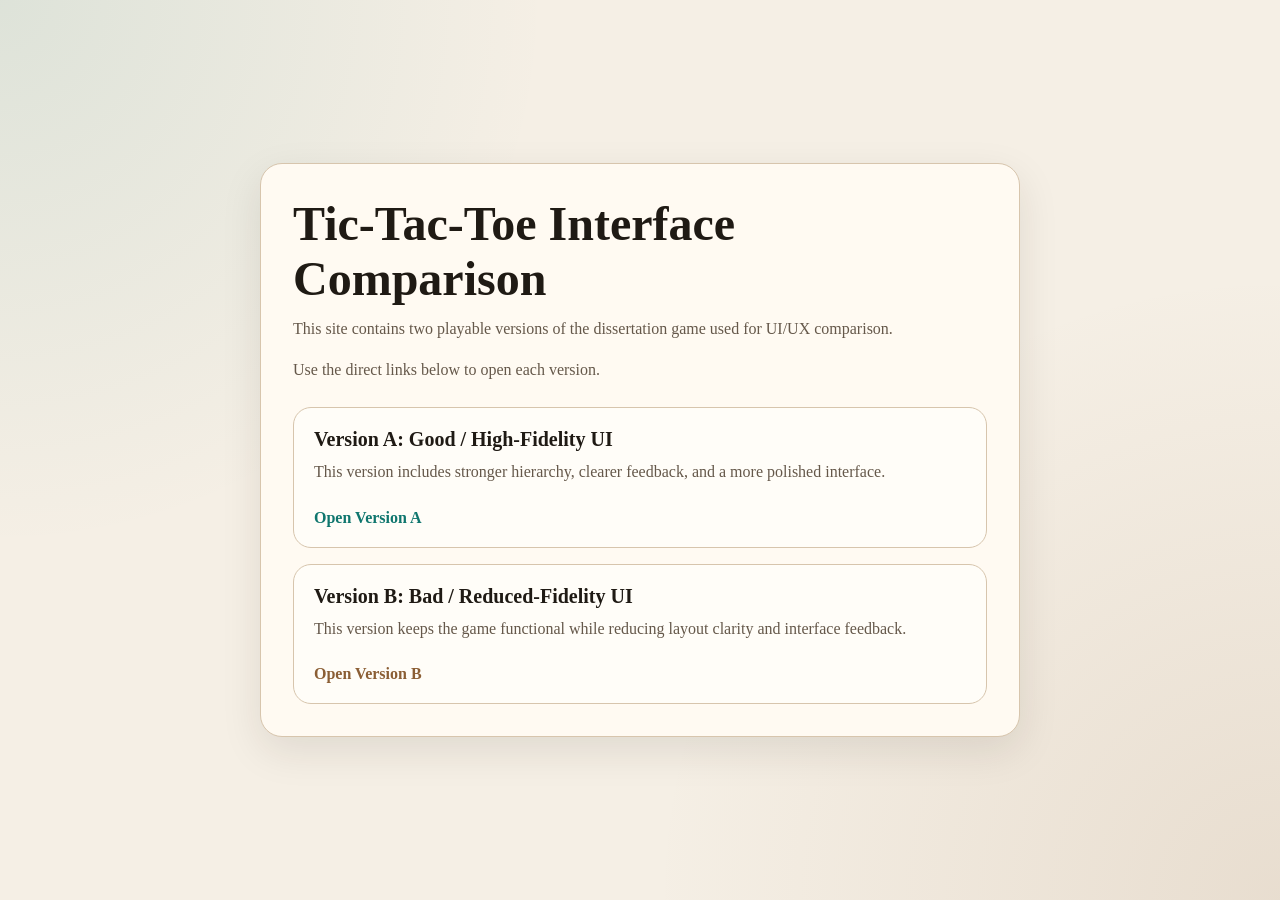
==== index.html @ 99860958 "Initial deployment files for Tic-Tac-Toe study" ====
<!DOCTYPE html>
<html lang="en">
<head>
  <meta charset="UTF-8">
  <meta name="viewport" content="width=device-width, initial-scale=1.0">
  <title>Tic-Tac-Toe Study</title>
  <style>
    :root {
      --bg: #f5efe5;
      --panel: #fffaf2;
      --text: #1f1a14;
      --muted: #65584a;
      --accent-a: #0f766e;
      --accent-b: #8b5e34;
      --border: #d7c5ad;
    }

    * { box-sizing: border-box; }

    body {
      margin: 0;
      min-height: 100vh;
      font-family: Georgia, "Times New Roman", serif;
      color: var(--text);
      background:
        radial-gradient(circle at top left, rgba(15, 118, 110, 0.10), transparent 35%),
        radial-gradient(circle at bottom right, rgba(139, 94, 52, 0.12), transparent 40%),
        var(--bg);
      display: grid;
      place-items: center;
      padding: 24px;
    }

    .wrap {
      width: min(760px, 100%);
      background: var(--panel);
      border: 1px solid var(--border);
      border-radius: 22px;
      padding: 32px;
      box-shadow: 0 14px 40px rgba(40, 32, 24, 0.10);
    }

    h1 {
      margin: 0 0 10px;
      font-size: clamp(2rem, 4vw, 3rem);
    }

    p {
      margin: 0 0 16px;
      line-height: 1.6;
      color: var(--muted);
    }

    .links {
      display: grid;
      gap: 16px;
      margin-top: 24px;
    }

    .card {
      border: 1px solid var(--border);
      border-radius: 18px;
      padding: 20px;
      background: #fffdf8;
    }

    .card h2 {
      margin: 0 0 8px;
      font-size: 1.25rem;
    }

    .card a {
      display: inline-block;
      margin-top: 8px;
      text-decoration: none;
      font-weight: 700;
    }

    .good a { color: var(--accent-a); }
    .bad a { color: var(--accent-b); }
  </style>
</head>
<body>
  <main class="wrap">
    <h1>Tic-Tac-Toe Interface Comparison</h1>
    <p>This site contains two playable versions of the dissertation game used for UI/UX comparison.</p>
    <p>Use the direct links below to open each version.</p>

    <section class="links">
      <article class="card good">
        <h2>Version A: Good / High-Fidelity UI</h2>
        <p>This version includes stronger hierarchy, clearer feedback, and a more polished interface.</p>
        <a href="./good/">Open Version A</a>
      </article>

      <article class="card bad">
        <h2>Version B: Bad / Reduced-Fidelity UI</h2>
        <p>This version keeps the game functional while reducing layout clarity and interface feedback.</p>
        <a href="./bad/">Open Version B</a>
      </article>
    </section>
  </main>
</body>
</html>
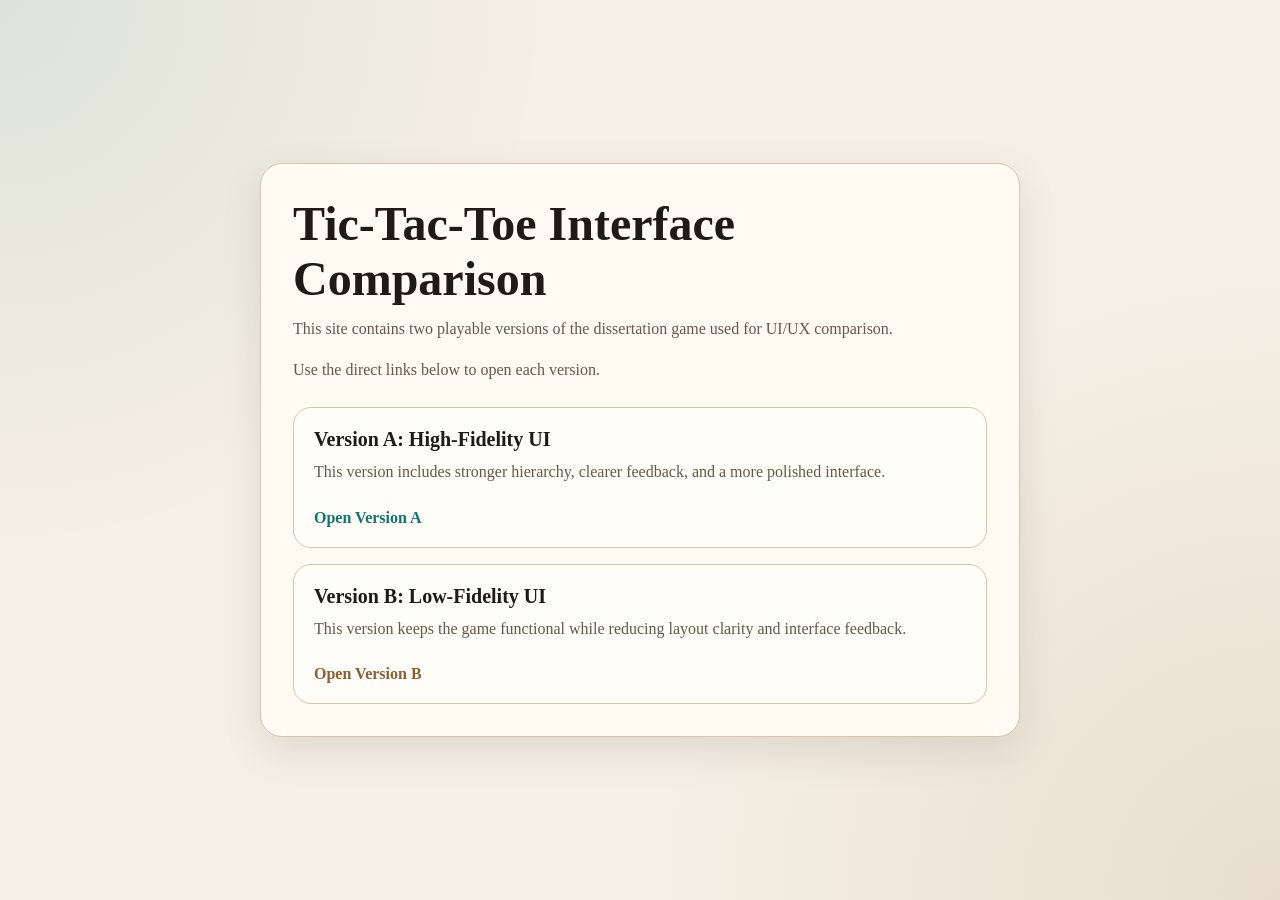
==== commit b04ead12: "Update version labels for UI descriptions" ====
--- a/index.html
+++ b/index.html
@@ -88,15 +88,15 @@
 
     <section class="links">
       <article class="card good">
-        <h2>Version A: Good / High-Fidelity UI</h2>
+        <h2>Version A: High-Fidelity UI</h2>
         <p>This version includes stronger hierarchy, clearer feedback, and a more polished interface.</p>
-        <a href="./good/">Open Version A</a>
+        <a href="./high-fidelity/">Open Version A</a>
       </article>
 
       <article class="card bad">
-        <h2>Version B: Bad / Reduced-Fidelity UI</h2>
+        <h2>Version B: Low-Fidelity UI</h2>
         <p>This version keeps the game functional while reducing layout clarity and interface feedback.</p>
-        <a href="./bad/">Open Version B</a>
+        <a href="./low-fidelity/">Open Version B</a>
       </article>
     </section>
   </main>
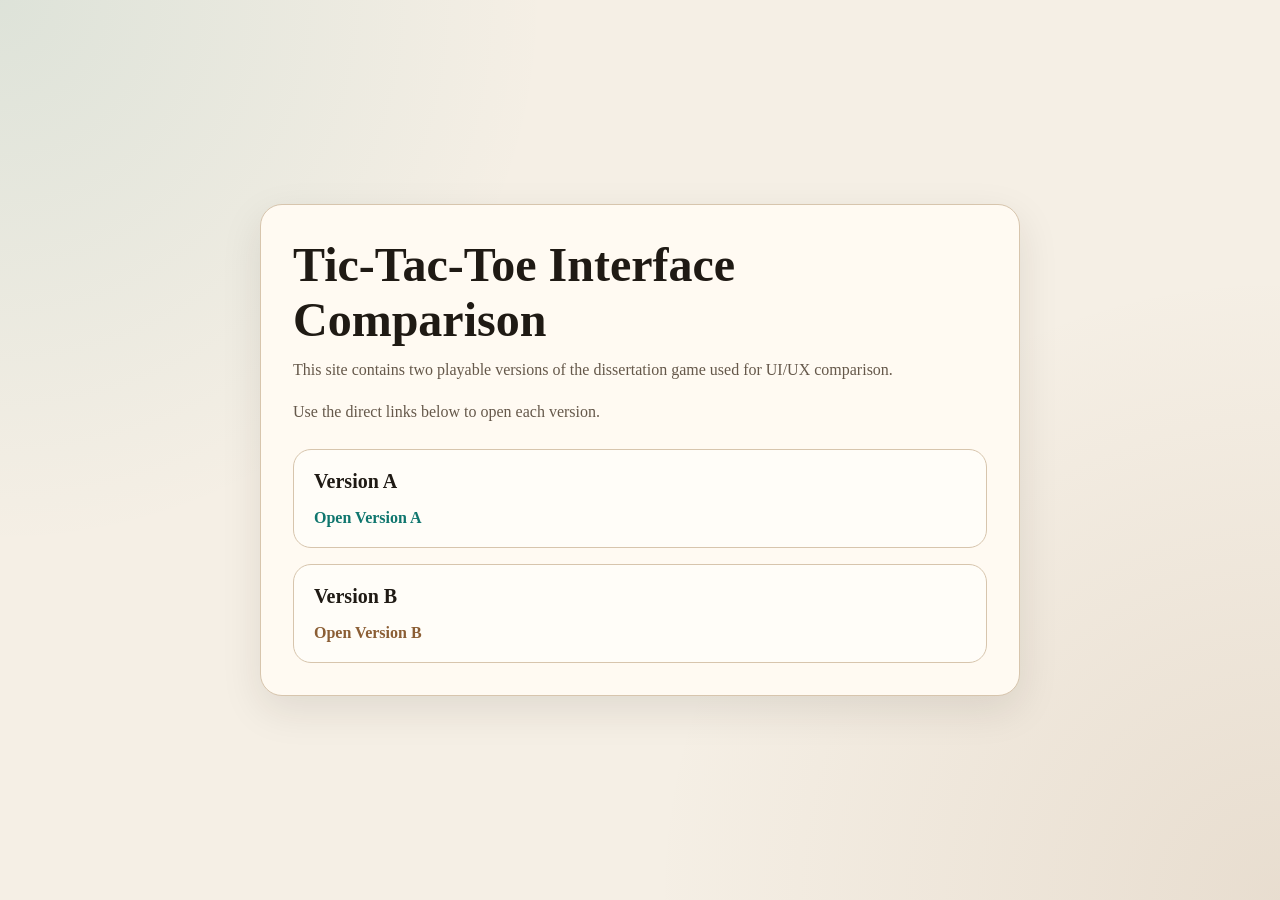
==== commit fcfb4ecd: "Remove version descriptions to prevent participant bias" ====
--- a/index.html
+++ b/index.html
@@ -88,15 +88,13 @@
 
     <section class="links">
       <article class="card good">
-        <h2>Version A: High-Fidelity UI</h2>
-        <p>This version includes stronger hierarchy, clearer feedback, and a more polished interface.</p>
-        <a href="./high-fidelity/">Open Version A</a>
+        <h2>Version A</h2>
+        <a href="./good/">Open Version A</a>
       </article>
 
       <article class="card bad">
-        <h2>Version B: Low-Fidelity UI</h2>
-        <p>This version keeps the game functional while reducing layout clarity and interface feedback.</p>
-        <a href="./low-fidelity/">Open Version B</a>
+        <h2>Version B</h2>
+        <a href="./bad/">Open Version B</a>
       </article>
     </section>
   </main>
